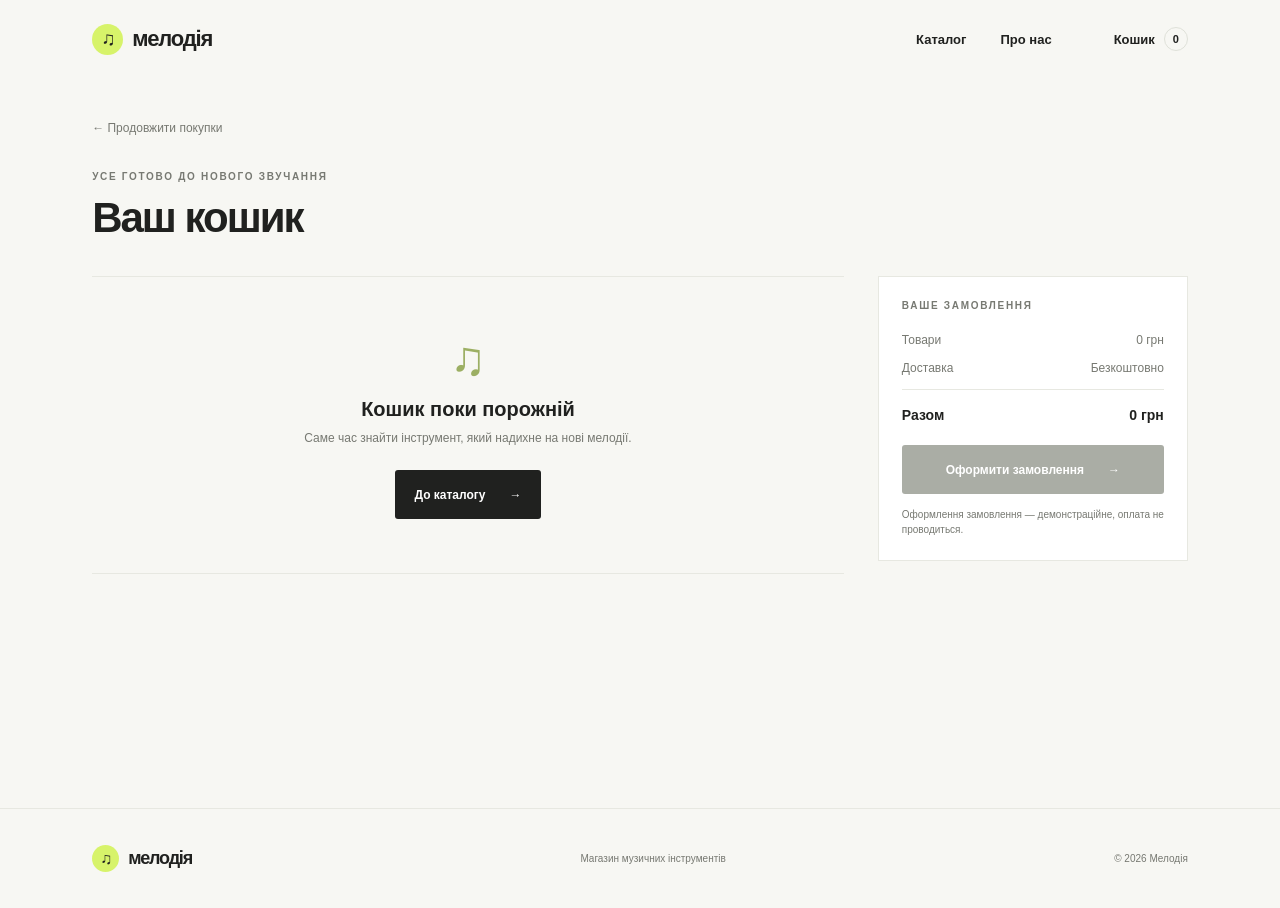
==== cart.html @ 9a783d26 "Translate project to Ukrainian and implement music store features - Updated README.md to reflect pro" ====
<!DOCTYPE html>
<html lang="uk">
<head>
    <meta charset="UTF-8">
    <meta name="viewport" content="width=device-width, initial-scale=1.0">
    <meta name="description" content="Ваш кошик у магазині музичних інструментів Мелодія.">
    <title>Кошик — Мелодія</title>
    <link rel="stylesheet" href="style.CSS">
    <script src="script.js" defer></script>
</head>
<body>
    <header class="site-header">
        <a class="brand" href="index.html" aria-label="Мелодія — на головну">
            <span class="brand-mark" aria-hidden="true">♫</span>
            <span>мелодія</span>
        </a>
        <nav class="main-nav" aria-label="Головна навігація">
            <a href="index.html#catalog">Каталог</a>
            <a href="index.html#about">Про нас</a>
        </nav>
        <a class="cart-link is-current" href="cart.html" aria-current="page">
            Кошик <span class="cart-count" data-cart-count>0</span>
        </a>
    </header>

    <main class="cart-page section-wrap">
        <a class="back-link" href="index.html#catalog">← Продовжити покупки</a>
        <div class="section-heading cart-heading">
            <div>
                <p class="eyebrow">Усе готово до нового звучання</p>
                <h1>Ваш кошик</h1>
            </div>
        </div>
        <p class="status-message" id="cart-status" role="status" hidden></p>
        <div class="cart-layout">
            <div class="cart-items" id="cart-items" aria-live="polite"></div>
            <aside class="cart-summary" id="cart-summary">
                <p class="eyebrow">Ваше замовлення</p>
                <div class="summary-row"><span>Товари</span><span id="cart-subtotal">0 ₴</span></div>
                <div class="summary-row"><span>Доставка</span><span>Безкоштовно</span></div>
                <div class="summary-total"><span>Разом</span><span id="cart-total">0 ₴</span></div>
                <button class="button button-dark checkout-button" id="checkout-button" type="button">Оформити замовлення <span aria-hidden="true">→</span></button>
                <p class="summary-note">Оформлення замовлення — демонстраційне, оплата не проводиться.</p>
            </aside>
        </div>
    </main>

    <footer class="site-footer">
        <a class="brand brand-footer" href="index.html"><span class="brand-mark" aria-hidden="true">♫</span><span>мелодія</span></a>
        <p>Магазин музичних інструментів</p>
        <span>© 2026 Мелодія</span>
    </footer>
</body>
</html>
---- style.CSS ----
:root {
    color-scheme: light;
    --ink: #20211f;
    --muted: #777972;
    --paper: #f7f7f3;
    --white: #fff;
    --accent: #d7f36a;
    --line: #e7e8e1;
    --dark-green: #25372f;
    font-family: Arial, sans-serif;
    font-synthesis: none;
    text-rendering: optimizeLegibility;
}

* { box-sizing: border-box; }

html { scroll-behavior: smooth; }

body {
    margin: 0;
    background: var(--paper);
    color: var(--ink);
}

a { color: inherit; text-decoration: none; }
button, input, select { font: inherit; }
button { color: inherit; }

.site-header {
    height: 78px;
    display: flex;
    align-items: center;
    justify-content: space-between;
    gap: 24px;
    padding: 0 7.2%;
    background: var(--paper);
}

.brand {
    display: inline-flex;
    align-items: center;
    gap: 9px;
    font: 700 22px 'Space Grotesk', sans-serif;
    letter-spacing: -1.2px;
}

.brand-mark {
    display: grid;
    width: 31px;
    height: 31px;
    place-items: center;
    border-radius: 50%;
    background: var(--accent);
    font-size: 19px;
}

.main-nav { display: flex; gap: 34px; margin-left: auto; margin-right: 38px; }
.main-nav a, .cart-link { font-size: 13px; font-weight: 600; }
.main-nav a:hover, .back-link:hover { color: #647d22; }

.cart-link {
    display: inline-flex;
    align-items: center;
    gap: 9px;
}

.cart-count {
    display: grid;
    width: 24px;
    height: 24px;
    place-items: center;
    border: 1px solid #dfe1d9;
    border-radius: 50%;
    font-size: 11px;
}

.hero {
    position: relative;
    min-height: 465px;
    display: flex;
    align-items: center;
    overflow: hidden;
    padding: 64px 10%;
    background: var(--dark-green);
    color: var(--white);
}

.hero-content { position: relative; z-index: 1; width: min(590px, 70%); }
.eyebrow { margin: 0 0 14px; color: var(--muted); font-size: 10px; font-weight: 700; letter-spacing: 1.7px; text-transform: uppercase; }
.hero .eyebrow { color: var(--accent); }

h1, h2, h3, p { margin-top: 0; }
.hero h1, .section-heading h2, .cart-heading h1, .about h2 {
    font-family: 'Space Grotesk', sans-serif;
    letter-spacing: -2px;
}

.hero h1 { margin-bottom: 15px; font-size: clamp(44px, 6vw, 72px); line-height: .99; }
.hero-copy { max-width: 420px; margin-bottom: 28px; color: #d1d7d0; font-size: 14px; line-height: 1.7; }

.button {
    min-height: 49px;
    display: inline-flex;
    align-items: center;
    justify-content: center;
    gap: 24px;
    padding: 0 19px;
    border: 0;
    border-radius: 3px;
    font-size: 12px;
    font-weight: 700;
    cursor: pointer;
    transition: transform .18s ease, background .18s ease;
}

.button:hover { transform: translateY(-2px); }
.button-light { background: var(--accent); color: var(--ink); }
.button-dark { background: var(--ink); color: var(--white); }
.button-dark:hover { background: #39433c; }

.hero-art {
    position: absolute;
    top: 50%;
    right: 12%;
    width: 300px;
    height: 300px;
    display: grid;
    place-items: center;
    transform: translateY(-50%);
}

.hero-orbit {
    position: absolute;
    inset: 14px;
    border: 1px solid rgb(255 255 255 / 24%);
    border-radius: 50%;
}

.hero-orbit::before, .hero-orbit::after {
    position: absolute;
    content: '';
    border: 1px solid rgb(255 255 255 / 18%);
    border-radius: 50%;
}

.hero-orbit::before { inset: 24px; }
.hero-orbit::after { inset: 48px; }
.hero-note { position: relative; z-index: 1; color: var(--accent); font-size: 180px; line-height: 1; transform: rotate(-12deg); }
.hero-caption { position: absolute; right: 9px; bottom: 43px; color: #d0d5cf; font: 600 10px/1.5 'Space Grotesk', sans-serif; letter-spacing: 2px; }
.hero-index { position: absolute; right: 7.2%; bottom: 27px; color: #b7c0b9; font-size: 10px; letter-spacing: 1px; }

.section-wrap { width: min(1120px, 85.6%); margin: 0 auto; }
.catalog { padding-top: 85px; padding-bottom: 95px; }
.section-heading { display: flex; align-items: end; justify-content: space-between; gap: 24px; }
.section-heading h2, .cart-heading h1 { margin-bottom: 0; font-size: 42px; line-height: 1.05; }

.search-box {
    width: min(280px, 100%);
    height: 43px;
    display: flex;
    align-items: center;
    gap: 10px;
    padding: 0 13px;
    border: 1px solid var(--line);
    border-radius: 3px;
    background: var(--white);
    color: var(--muted);
}

.search-box input { width: 100%; border: 0; outline: 0; background: transparent; font-size: 12px; }
.search-box input::placeholder { color: #a0a29b; }
.search-box > span:last-child { font-size: 23px; }

.catalog-toolbar { display: flex; align-items: center; justify-content: space-between; gap: 20px; margin: 31px 0 24px; }
.category-filters { display: flex; flex-wrap: wrap; gap: 8px; }
.filter-chip { min-height: 34px; padding: 0 13px; border: 1px solid var(--line); border-radius: 20px; background: transparent; color: #62645e; font-size: 11px; cursor: pointer; }
.filter-chip:hover { border-color: #b5c77a; }
.filter-chip.is-active { border-color: var(--ink); background: var(--ink); color: var(--white); }
.sort-control { display: flex; align-items: center; gap: 9px; color: var(--muted); font-size: 11px; white-space: nowrap; }
.sort-control select { padding: 7px 22px 7px 8px; border: 1px solid var(--line); border-radius: 3px; background: var(--white); color: var(--ink); font-size: 11px; }

.product-grid { display: grid; grid-template-columns: repeat(4, minmax(0, 1fr)); gap: 18px; }
.product-card { overflow: hidden; border: 1px solid var(--line); background: var(--white); transition: transform .2s ease, box-shadow .2s ease; }
.product-card:hover { transform: translateY(-3px); box-shadow: 0 12px 30px rgb(30 34 27 / 8%); }
.product-art { position: relative; height: 185px; display: grid; place-items: center; overflow: hidden; background: #eeefe7; }
.product-card:nth-child(4n + 2) .product-art { background: #e9eee9; }
.product-card:nth-child(4n + 3) .product-art { background: #f1ede4; }
.product-card:nth-child(4n) .product-art { background: #e8ebef; }
.product-icon { font-size: 79px; filter: drop-shadow(0 10px 10px rgb(35 40 33 / 12%)); transition: transform .2s ease; }
.product-card:hover .product-icon { transform: scale(1.08) rotate(-3deg); }
.product-category { color: #85877f; font-size: 9px; font-weight: 700; letter-spacing: 1px; text-transform: uppercase; }
.product-art .product-category { position: absolute; top: 13px; left: 14px; }
.product-info { padding: 16px 15px 14px; }
.product-info h3 { min-height: 40px; margin-bottom: 6px; font: 600 14px 'Space Grotesk', sans-serif; }
.product-info > p { min-height: 54px; margin-bottom: 15px; color: var(--muted); font-size: 10px; line-height: 1.55; }
.product-bottom { display: flex; align-items: center; justify-content: space-between; }
.product-bottom strong { font: 700 15px 'Space Grotesk', sans-serif; }
.add-button { width: 34px; height: 34px; border: 0; border-radius: 50%; background: var(--accent); font-size: 21px; cursor: pointer; transition: background .2s ease, transform .2s ease; }
.add-button:hover { transform: rotate(90deg); background: #c8e64e; }

.status-message { margin: 15px 0; color: #49621a; font-size: 13px; line-height: 1.6; }
.status-message.is-error { color: #a33b2f; }
.status-message[hidden] { display: none; }
.visually-hidden { position: absolute; width: 1px; height: 1px; overflow: hidden; clip: rect(0, 0, 0, 0); white-space: nowrap; clip-path: inset(50%); }

.about { padding: 62px 7%; margin-bottom: 85px; background: #ecefe5; text-align: center; }
.about .eyebrow { color: #647d22; }
.about h2 { margin-bottom: 15px; font-size: clamp(31px, 4vw, 44px); line-height: 1.1; }
.about > p:last-child { max-width: 430px; margin: 0 auto; color: var(--muted); font-size: 13px; line-height: 1.7; }

.cart-page { min-height: calc(100vh - 170px); padding-top: 40px; padding-bottom: 80px; }
.back-link { display: inline-block; margin-bottom: 36px; color: var(--muted); font-size: 12px; }
.cart-heading { margin-bottom: 36px; }
.cart-layout { display: grid; grid-template-columns: minmax(0, 1fr) 310px; align-items: start; gap: 34px; }
.cart-items { border-top: 1px solid var(--line); }
.cart-item { display: grid; grid-template-columns: 90px minmax(120px, 1fr) auto auto; align-items: center; gap: 18px; padding: 18px 0; border-bottom: 1px solid var(--line); }
.cart-item-art { width: 90px; height: 90px; display: grid; place-items: center; background: #ecefe5; font-size: 43px; }
.cart-item-details h2 { margin: 7px 0; font: 600 15px 'Space Grotesk', sans-serif; }
.cart-item-details strong { font-size: 12px; }
.quantity-control { display: flex; align-items: center; gap: 11px; }
.quantity-control button { width: 28px; height: 28px; border: 1px solid var(--line); border-radius: 50%; background: var(--white); cursor: pointer; }
.quantity-control span { min-width: 14px; text-align: center; font-size: 12px; }
.remove-button { padding: 0; border: 0; background: transparent; color: var(--muted); font-size: 10px; cursor: pointer; }
.remove-button:hover { color: #a33b2f; }
.cart-summary { padding: 23px; border: 1px solid var(--line); background: var(--white); }
.cart-summary .eyebrow { margin-bottom: 22px; }
.summary-row, .summary-total { display: flex; justify-content: space-between; gap: 12px; font-size: 12px; }
.summary-row { margin-bottom: 14px; color: var(--muted); }
.summary-total { padding: 17px 0; border-top: 1px solid var(--line); font-size: 14px; font-weight: 700; }
.checkout-button { width: 100%; margin-top: 5px; }
.checkout-button:disabled { background: #aaada5; cursor: not-allowed; transform: none; }
.summary-note { margin: 13px 0 0; color: var(--muted); font-size: 10px; line-height: 1.5; }
.empty-cart { padding: 54px 20px; border-bottom: 1px solid var(--line); text-align: center; }
.empty-cart > span { color: #9caf63; font-size: 48px; }
.empty-cart h2 { margin: 12px 0 8px; font: 600 20px 'Space Grotesk', sans-serif; }
.empty-cart p { margin-bottom: 22px; color: var(--muted); font-size: 12px; line-height: 1.6; }

.site-footer { min-height: 100px; display: flex; align-items: center; justify-content: space-between; gap: 20px; padding: 20px 7.2%; border-top: 1px solid var(--line); }
.brand-footer { font-size: 18px; }
.brand-footer .brand-mark { width: 27px; height: 27px; font-size: 16px; }
.site-footer p, .site-footer > span { margin: 0; color: var(--muted); font-size: 10px; }

@media (max-width: 900px) {
    .product-grid { grid-template-columns: repeat(2, minmax(0, 1fr)); }
    .hero-art { right: 5%; opacity: .7; }
    .cart-layout { grid-template-columns: minmax(0, 1fr) 270px; gap: 20px; }
    .cart-item { grid-template-columns: 74px minmax(100px, 1fr) auto; gap: 13px; }
    .cart-item-art { width: 74px; height: 74px; }
    .remove-button { grid-column: 2 / -1; justify-self: end; }
}

@media (max-width: 600px) {
    .site-header { height: 66px; padding: 0 5%; }
    .brand { font-size: 19px; }
    .main-nav { gap: 16px; margin-right: 0; }
    .main-nav a { font-size: 11px; }
    .cart-link { font-size: 11px; }
    .hero { min-height: 460px; padding: 54px 7%; }
    .hero-content { width: 100%; }
    .hero h1 { font-size: 52px; }
    .hero-art { right: -100px; bottom: -72px; top: auto; width: 255px; height: 255px; opacity: .38; transform: none; }
    .hero-note { font-size: 145px; }
    .hero-index { right: 7%; }
    .section-wrap { width: 90%; }
    .catalog { padding-top: 62px; padding-bottom: 65px; }
    .section-heading { align-items: start; flex-direction: column; }
    .section-heading h2, .cart-heading h1 { font-size: 36px; }
    .search-box { width: 100%; }
    .catalog-toolbar { align-items: start; flex-direction: column; }
    .sort-control { align-self: flex-end; }
    .product-grid { gap: 11px; }
    .product-art { height: 145px; }
    .product-icon { font-size: 60px; }
    .product-info { padding: 13px 11px 11px; }
    .product-info h3 { min-height: 38px; font-size: 12px; }
    .product-info > p { min-height: 78px; font-size: 9px; }
    .product-bottom strong { font-size: 12px; }
    .add-button { width: 30px; height: 30px; }
    .about { margin-bottom: 60px; padding: 45px 7%; }
    .cart-page { padding-top: 28px; }
    .cart-layout { grid-template-columns: 1fr; }
    .cart-item { grid-template-columns: 64px minmax(0, 1fr) auto; gap: 10px; }
    .cart-item-art { width: 64px; height: 64px; font-size: 34px; }
    .cart-item-details h2 { font-size: 13px; }
    .quantity-control { gap: 6px; }
    .quantity-control button { width: 25px; height: 25px; }
    .remove-button { grid-column: 2 / -1; }
    .site-footer { align-items: flex-start; flex-wrap: wrap; padding: 23px 5%; }
    .site-footer p { order: 1; width: 100%; }
}

@media (prefers-reduced-motion: reduce) {
    *, *::before, *::after { scroll-behavior: auto !important; transition-duration: .01ms !important; }
}
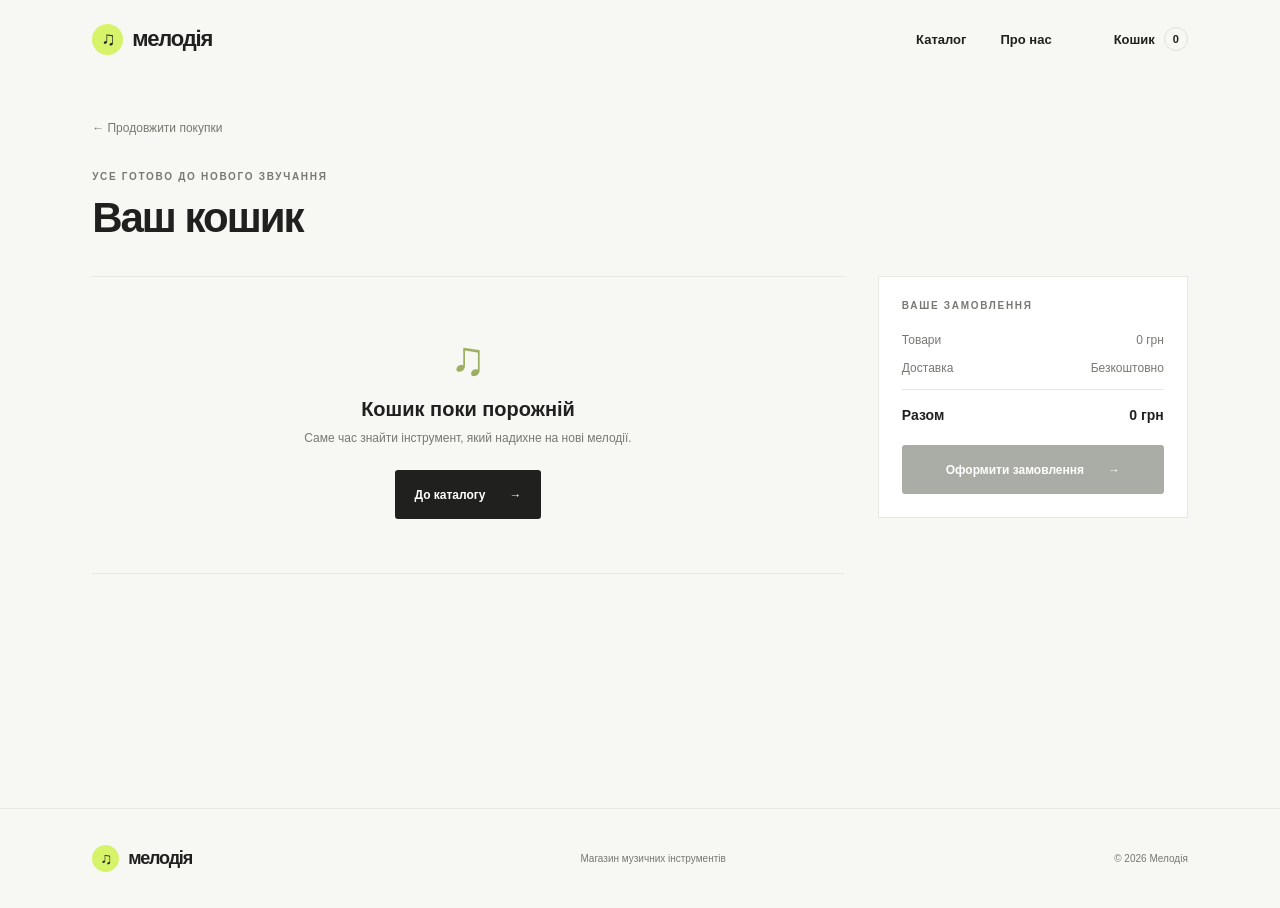
==== commit 801d01bf: "Implement demo checkout process with contact form and success message" ====
--- a/cart.html
+++ b/cart.html
@@ -40,9 +40,37 @@
                 <div class="summary-row"><span>Доставка</span><span>Безкоштовно</span></div>
                 <div class="summary-total"><span>Разом</span><span id="cart-total">0 ₴</span></div>
                 <button class="button button-dark checkout-button" id="checkout-button" type="button">Оформити замовлення <span aria-hidden="true">→</span></button>
-                <p class="summary-note">Оформлення замовлення — демонстраційне, оплата не проводиться.</p>
+                <form class="checkout-form" id="checkout-form" hidden>
+                    <p class="checkout-form-title">Контактні дані для замовлення</p>
+                    <label class="checkout-field">
+                        <span>Ім'я та прізвище</span>
+                        <input name="name" type="text" autocomplete="name" required>
+                    </label>
+                    <label class="checkout-field">
+                        <span>Телефон</span>
+                        <input name="phone" type="tel" autocomplete="tel" placeholder="+380..." required>
+                    </label>
+                    <label class="checkout-field">
+                        <span>Місто</span>
+                        <input name="city" type="text" autocomplete="address-level2" required>
+                    </label>
+                    <label class="checkout-field">
+                        <span>Адреса або номер відділення</span>
+                        <input name="address" type="text" autocomplete="street-address" required>
+                    </label>
+                    <p class="checkout-form-note">Демо-замовлення: дані залишаються у вашому браузері лише до відправлення форми й нікуди не надсилаються. Оплата не проводиться.</p>
+                    <button class="button button-dark checkout-submit" type="submit">Підтвердити замовлення</button>
+                    <button class="checkout-cancel" id="checkout-cancel" type="button">Повернутися до кошика</button>
+                </form>
             </aside>
         </div>
+        <section class="checkout-success" id="checkout-success" role="status" aria-live="polite" hidden>
+            <span class="success-mark" aria-hidden="true">✓</span>
+            <p class="eyebrow">Замовлення оформлено</p>
+            <h2>Дякуємо, <span id="success-name"></span>!</h2>
+            <p id="success-message"></p>
+            <a class="button button-dark" href="index.html#catalog">Повернутися до каталогу <span aria-hidden="true">→</span></a>
+        </section>
     </main>
 
     <footer class="site-footer">
--- a/style.CSS
+++ b/style.CSS
@@ -212,6 +212,7 @@
 .back-link { display: inline-block; margin-bottom: 36px; color: var(--muted); font-size: 12px; }
 .cart-heading { margin-bottom: 36px; }
 .cart-layout { display: grid; grid-template-columns: minmax(0, 1fr) 310px; align-items: start; gap: 34px; }
+.cart-layout[hidden] { display: none; }
 .cart-items { border-top: 1px solid var(--line); }
 .cart-item { display: grid; grid-template-columns: 90px minmax(120px, 1fr) auto auto; align-items: center; gap: 18px; padding: 18px 0; border-bottom: 1px solid var(--line); }
 .cart-item-art { width: 90px; height: 90px; display: grid; place-items: center; background: #ecefe5; font-size: 43px; }
@@ -229,7 +230,23 @@
 .summary-total { padding: 17px 0; border-top: 1px solid var(--line); font-size: 14px; font-weight: 700; }
 .checkout-button { width: 100%; margin-top: 5px; }
 .checkout-button:disabled { background: #aaada5; cursor: not-allowed; transform: none; }
-.summary-note { margin: 13px 0 0; color: var(--muted); font-size: 10px; line-height: 1.5; }
+.checkout-form { margin-top: 22px; padding-top: 20px; border-top: 1px solid var(--line); }
+.checkout-form[hidden], .checkout-success[hidden] { display: none; }
+.checkout-form-title { margin-bottom: 16px; font: 600 14px 'Space Grotesk', sans-serif; }
+.checkout-field { display: block; margin-bottom: 13px; }
+.checkout-field span { display: block; margin-bottom: 6px; color: #555850; font-size: 10px; font-weight: 600; }
+.checkout-field input { width: 100%; min-height: 39px; padding: 8px 10px; border: 1px solid var(--line); border-radius: 3px; background: var(--paper); font-size: 12px; }
+.checkout-field input:focus { border-color: #9caf63; outline: 2px solid rgb(156 175 99 / 22%); }
+.checkout-form-note { margin: 14px 0; color: var(--muted); font-size: 10px; line-height: 1.6; }
+.checkout-submit { width: 100%; }
+.checkout-cancel { display: block; margin: 13px auto 0; padding: 0; border: 0; background: transparent; color: var(--muted); font-size: 10px; cursor: pointer; }
+.checkout-cancel:hover { color: var(--ink); }
+.checkout-success { max-width: 620px; margin: 25px auto 0; padding: 50px 28px; border: 1px solid var(--line); background: var(--white); text-align: center; }
+.success-mark { width: 54px; height: 54px; display: grid; place-items: center; margin: 0 auto 23px; border-radius: 50%; background: var(--accent); font-size: 26px; }
+.checkout-success .eyebrow { color: #647d22; }
+.checkout-success h2 { margin-bottom: 12px; font: 600 27px 'Space Grotesk', sans-serif; letter-spacing: -1px; }
+.checkout-success > p:not(.eyebrow) { color: var(--muted); font-size: 13px; line-height: 1.7; }
+.checkout-success .checkout-form-note { margin: 21px auto; font-size: 10px; }
 .empty-cart { padding: 54px 20px; border-bottom: 1px solid var(--line); text-align: center; }
 .empty-cart > span { color: #9caf63; font-size: 48px; }
 .empty-cart h2 { margin: 12px 0 8px; font: 600 20px 'Space Grotesk', sans-serif; }
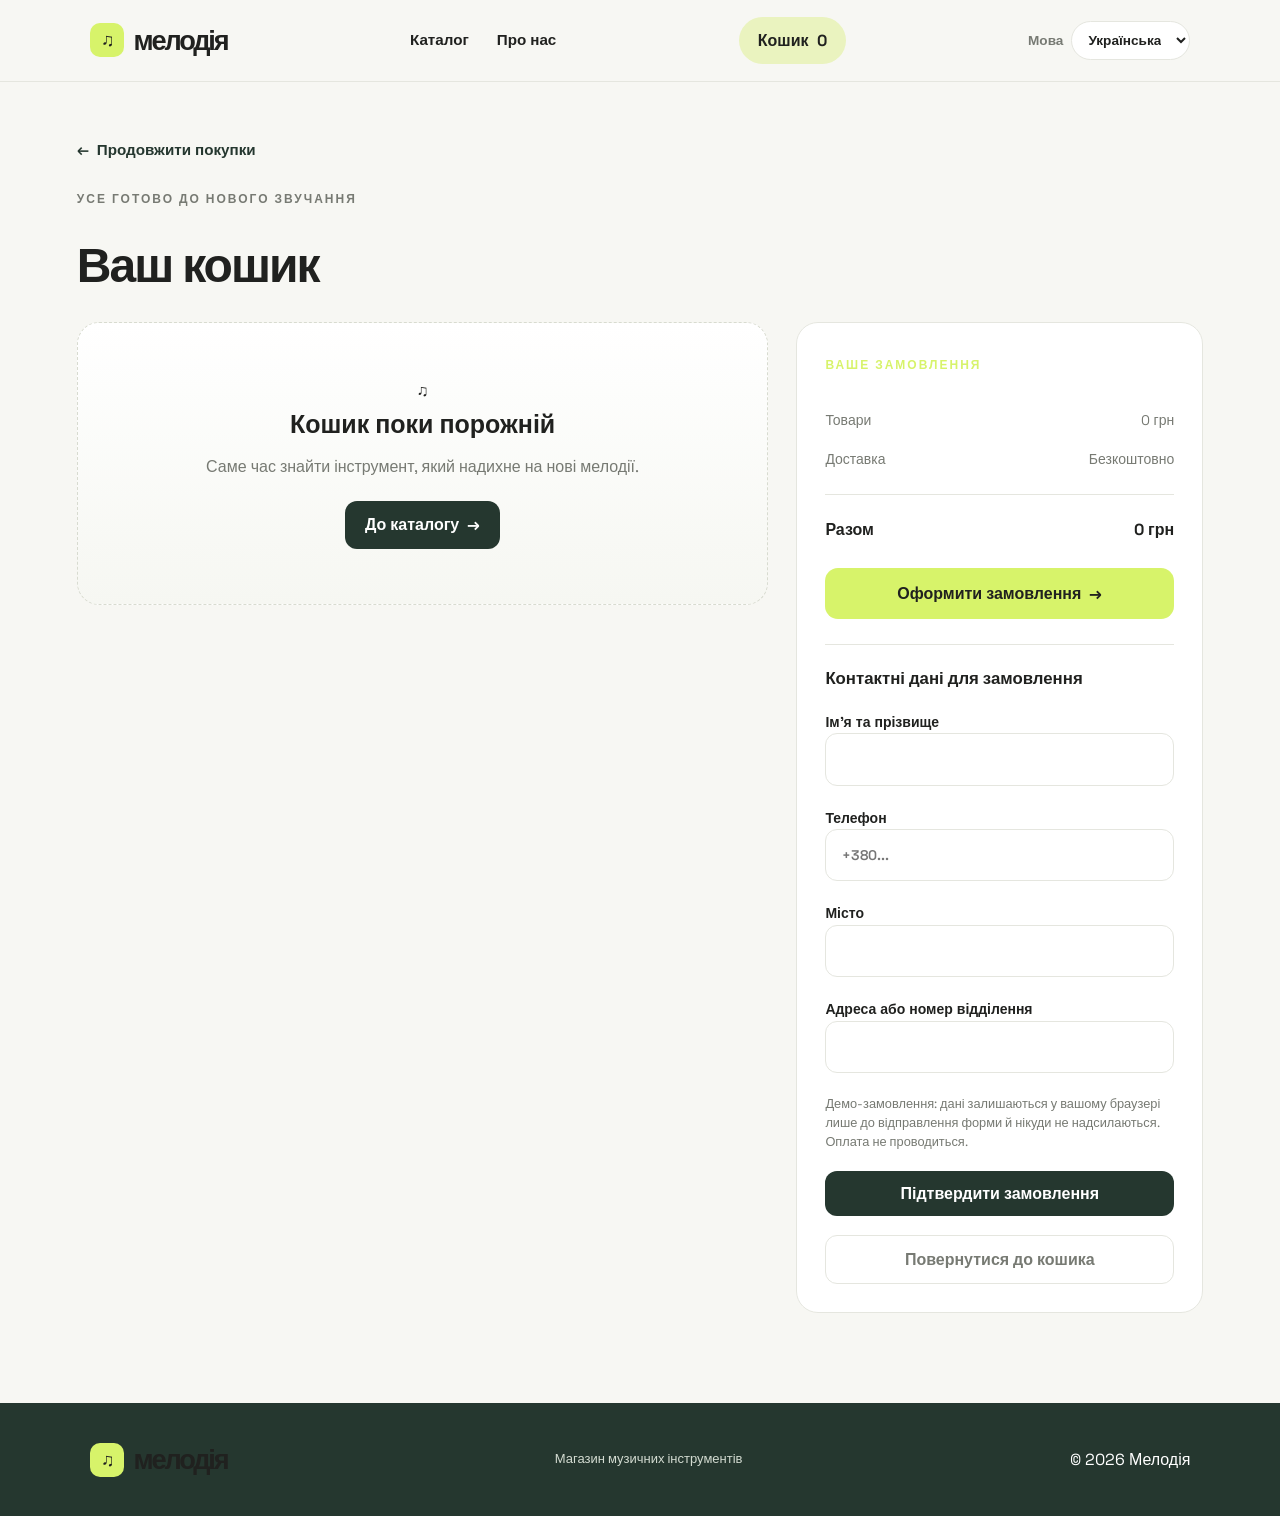
==== commit 2945ed21: "Add language switcher styles and implement translations for multiple languages - Introduced styles f" ====
--- a/cart.html
+++ b/cart.html
@@ -3,79 +3,90 @@
 <head>
     <meta charset="UTF-8">
     <meta name="viewport" content="width=device-width, initial-scale=1.0">
-    <meta name="description" content="Ваш кошик у магазині музичних інструментів Мелодія.">
-    <title>Кошик — Мелодія</title>
+    <meta name="description" content="Ваш кошик у магазині музичних інструментів Мелодія." data-i18n-content="cartMetaDescription">
+    <title data-i18n="cartTitle">Кошик — Мелодія</title>
     <link rel="stylesheet" href="style.CSS">
+    <script src="translations.js" defer></script>
     <script src="script.js" defer></script>
 </head>
 <body>
     <header class="site-header">
-        <a class="brand" href="index.html" aria-label="Мелодія — на головну">
+        <a class="brand" href="index.html" aria-label="Мелодія — на головну" data-i18n-aria-label="homeLink">
             <span class="brand-mark" aria-hidden="true">♫</span>
             <span>мелодія</span>
         </a>
-        <nav class="main-nav" aria-label="Головна навігація">
-            <a href="index.html#catalog">Каталог</a>
-            <a href="index.html#about">Про нас</a>
+        <nav class="main-nav" aria-label="Головна навігація" data-i18n-aria-label="mainNavigation">
+            <a href="index.html#catalog" data-i18n="catalog">Каталог</a>
+            <a href="index.html#about" data-i18n="about">Про нас</a>
         </nav>
         <a class="cart-link is-current" href="cart.html" aria-current="page">
-            Кошик <span class="cart-count" data-cart-count>0</span>
+            <span data-i18n="cart">Кошик</span> <span class="cart-count" data-cart-count>0</span>
         </a>
+        <label class="language-switcher">
+            <span data-i18n="languageLabel">Мова</span>
+            <select data-language-select aria-label="Мова сайту" data-i18n-aria-label="languageLabel">
+                <option value="uk">Українська</option>
+                <option value="en">English</option>
+                <option value="es">Español</option>
+                <option value="zh">中文</option>
+                <option value="hi">हिन्दी</option>
+            </select>
+        </label>
     </header>
 
     <main class="cart-page section-wrap">
-        <a class="back-link" href="index.html#catalog">← Продовжити покупки</a>
+        <a class="back-link" href="index.html#catalog">← <span data-i18n="continueShopping">Продовжити покупки</span></a>
         <div class="section-heading cart-heading">
             <div>
-                <p class="eyebrow">Усе готово до нового звучання</p>
-                <h1>Ваш кошик</h1>
+                <p class="eyebrow" data-i18n="cartEyebrow">Усе готово до нового звучання</p>
+                <h1 data-i18n="yourCart">Ваш кошик</h1>
             </div>
         </div>
         <p class="status-message" id="cart-status" role="status" hidden></p>
         <div class="cart-layout">
             <div class="cart-items" id="cart-items" aria-live="polite"></div>
             <aside class="cart-summary" id="cart-summary">
-                <p class="eyebrow">Ваше замовлення</p>
-                <div class="summary-row"><span>Товари</span><span id="cart-subtotal">0 ₴</span></div>
-                <div class="summary-row"><span>Доставка</span><span>Безкоштовно</span></div>
-                <div class="summary-total"><span>Разом</span><span id="cart-total">0 ₴</span></div>
-                <button class="button button-dark checkout-button" id="checkout-button" type="button">Оформити замовлення <span aria-hidden="true">→</span></button>
+                <p class="eyebrow" data-i18n="yourOrder">Ваше замовлення</p>
+                <div class="summary-row"><span data-i18n="items">Товари</span><span id="cart-subtotal">0 ₴</span></div>
+                <div class="summary-row"><span data-i18n="delivery">Доставка</span><span data-i18n="free">Безкоштовно</span></div>
+                <div class="summary-total"><span data-i18n="total">Разом</span><span id="cart-total">0 ₴</span></div>
+                <button class="button button-dark checkout-button" id="checkout-button" type="button"><span data-i18n="placeOrder">Оформити замовлення</span> <span aria-hidden="true">→</span></button>
                 <form class="checkout-form" id="checkout-form" hidden>
-                    <p class="checkout-form-title">Контактні дані для замовлення</p>
+                    <p class="checkout-form-title" data-i18n="contactDetails">Контактні дані для замовлення</p>
                     <label class="checkout-field">
-                        <span>Ім'я та прізвище</span>
+                        <span data-i18n="fullName">Ім'я та прізвище</span>
                         <input name="name" type="text" autocomplete="name" required>
                     </label>
                     <label class="checkout-field">
-                        <span>Телефон</span>
+                        <span data-i18n="phone">Телефон</span>
                         <input name="phone" type="tel" autocomplete="tel" placeholder="+380..." required>
                     </label>
                     <label class="checkout-field">
-                        <span>Місто</span>
+                        <span data-i18n="city">Місто</span>
                         <input name="city" type="text" autocomplete="address-level2" required>
                     </label>
                     <label class="checkout-field">
-                        <span>Адреса або номер відділення</span>
+                        <span data-i18n="address">Адреса або номер відділення</span>
                         <input name="address" type="text" autocomplete="street-address" required>
                     </label>
-                    <p class="checkout-form-note">Демо-замовлення: дані залишаються у вашому браузері лише до відправлення форми й нікуди не надсилаються. Оплата не проводиться.</p>
-                    <button class="button button-dark checkout-submit" type="submit">Підтвердити замовлення</button>
-                    <button class="checkout-cancel" id="checkout-cancel" type="button">Повернутися до кошика</button>
+                    <p class="checkout-form-note" data-i18n="demoNote">Демо-замовлення: дані залишаються у вашому браузері лише до відправлення форми й нікуди не надсилаються. Оплата не проводиться.</p>
+                    <button class="button button-dark checkout-submit" type="submit" data-i18n="confirmOrder">Підтвердити замовлення</button>
+                    <button class="checkout-cancel" id="checkout-cancel" type="button" data-i18n="returnToCart">Повернутися до кошика</button>
                 </form>
             </aside>
         </div>
         <section class="checkout-success" id="checkout-success" role="status" aria-live="polite" hidden>
             <span class="success-mark" aria-hidden="true">✓</span>
-            <p class="eyebrow">Замовлення оформлено</p>
-            <h2>Дякуємо, <span id="success-name"></span>!</h2>
+            <p class="eyebrow" data-i18n="orderComplete">Замовлення оформлено</p>
+            <h2><span data-i18n="thankYou">Дякуємо</span>, <span id="success-name"></span>!</h2>
             <p id="success-message"></p>
-            <a class="button button-dark" href="index.html#catalog">Повернутися до каталогу <span aria-hidden="true">→</span></a>
+            <a class="button button-dark" href="index.html#catalog"><span data-i18n="returnToCatalog">Повернутися до каталогу</span> <span aria-hidden="true">→</span></a>
         </section>
     </main>
 
     <footer class="site-footer">
         <a class="brand brand-footer" href="index.html"><span class="brand-mark" aria-hidden="true">♫</span><span>мелодія</span></a>
-        <p>Магазин музичних інструментів</p>
+        <p data-i18n="footerDescription">Магазин музичних інструментів</p>
         <span>© 2026 Мелодія</span>
     </footer>
 </body>
--- a/style.CSS
+++ b/style.CSS
@@ -1,311 +1,1371 @@
+﻿
+@import url('https://fonts.googleapis.com/css2?family=Space+Grotesk:wght@400;500;600;700&display=swap');
+
+/* ========================================
+   1. ОСНОВНІ НАЛАШТУВАННЯ
+======================================== */
+
 :root {
-    color-scheme: light;
-    --ink: #20211f;
-    --muted: #777972;
-    --paper: #f7f7f3;
-    --white: #fff;
-    --accent: #d7f36a;
-    --line: #e7e8e1;
-    --dark-green: #25372f;
-    font-family: Arial, sans-serif;
-    font-synthesis: none;
-    text-rendering: optimizeLegibility;
-}
-
-* { box-sizing: border-box; }
-
-html { scroll-behavior: smooth; }
+    --bg: #f7f7f3;
+    --white: #ffffff;
+    --dark: #20211f;
+    --green: #25372f;
+    --green-light: #3c5748;
+    --lime: #d7f36a;
+    --lime-hover: #c7e557;
+    --gray: #777a73;
+    --border: #e5e6df;
+    --danger: #c0392b;
+    --radius: 18px;
+    --shadow: 0 12px 35px rgba(32, 33, 31, 0.07);
+}
+
+* {
+    margin: 0;
+    padding: 0;
+    box-sizing: border-box;
+}
+
+html {
+    scroll-behavior: smooth;
+    scroll-padding-top: 30px;
+}
 
 body {
-    margin: 0;
-    background: var(--paper);
-    color: var(--ink);
-}
-
-a { color: inherit; text-decoration: none; }
-button, input, select { font: inherit; }
-button { color: inherit; }
-
+    font-family: 'Space Grotesk', Arial, sans-serif;
+    background: var(--bg);
+    color: var(--dark);
+    line-height: 1.6;
+}
+
+body,
+button,
+input,
+select,
+textarea {
+    font-family: 'Space Grotesk', Arial, sans-serif;
+}
+
+button,
+input,
+select,
+textarea {
+    font-size: inherit;
+}
+
+button {
+    cursor: pointer;
+}
+
+img {
+    display: block;
+    max-width: 100%;
+}
+
+a {
+    color: inherit;
+    text-decoration: none;
+}
+
+button,
+input,
+select,
+textarea {
+    -webkit-tap-highlight-color: transparent;
+}
+
+::selection {
+    background: var(--lime);
+    color: var(--dark);
+}
+
+/* ========================================
+   2. ШАПКА САЙТУ
+======================================== */
+
+header,
 .site-header {
-    height: 78px;
-    display: flex;
-    align-items: center;
+    min-height: 82px;
+    padding: 16px 7%;
+    display: flex;
     justify-content: space-between;
-    gap: 24px;
-    padding: 0 7.2%;
-    background: var(--paper);
+    align-items: center;
+    gap: 25px;
+    background: var(--bg);
+    border-bottom: 1px solid var(--border);
+}
+
+.logo,
+.logo a {
+    font-size: 28px;
+    font-weight: 700;
+    letter-spacing: -1.5px;
+}
+
+.logo span {
+    color: #758d35;
+}
+
+nav {
+    display: flex;
+    align-items: center;
+    gap: 28px;
+}
+
+nav a {
+    font-size: 14px;
+    font-weight: 600;
+    transition: color 0.2s ease;
+}
+
+nav a:hover {
+    color: #718447;
+}
+
+.cart-link,
+.cart-button {
+    display: inline-flex;
+    align-items: center;
+    justify-content: center;
+    gap: 8px;
+    padding: 11px 19px;
+    border: none;
+    border-radius: 30px;
+    background: var(--lime);
+    color: var(--dark);
+    font-weight: 700;
+    transition: background 0.2s ease;
+}
+
+.cart-link:hover,
+.cart-button:hover {
+    background: var(--lime-hover);
 }
 
 .brand {
     display: inline-flex;
     align-items: center;
+    gap: 10px;
+    color: var(--dark);
+    font-size: 1.7rem;
+    font-weight: 700;
+    letter-spacing: -0.08em;
+}
+
+.brand-mark {
+    display: inline-flex;
+    align-items: center;
+    justify-content: center;
+    width: 34px;
+    height: 34px;
+    border-radius: 10px;
+    background: var(--lime);
+    color: var(--dark);
+    font-size: 18px;
+    line-height: 1;
+}
+
+.main-nav {
+    display: flex;
+    align-items: center;
+    gap: 28px;
+}
+
+.main-nav a {
+    color: var(--dark);
+    font-size: 0.95rem;
+    font-weight: 600;
+}
+
+.language-switcher {
+    display: inline-flex;
+    align-items: center;
+    gap: 8px;
+    color: var(--gray);
+    font-size: 0.85rem;
+    font-weight: 600;
+}
+
+.language-switcher select {
+    padding: 9px 12px;
+    border: 1px solid var(--border);
+    border-radius: 20px;
+    background: var(--white);
+    color: var(--dark);
+    font: inherit;
+}
+
+.is-current {
+    background: #eaf3bf;
+}
+
+.button,
+.button-dark {
+    display: inline-flex;
+    align-items: center;
+    justify-content: center;
+    gap: 8px;
+    padding: 14px 20px;
+    border: none;
+    border-radius: 12px;
+    background: var(--green);
+    color: var(--white);
+    font-weight: 700;
+    line-height: 1.2;
+    transition: transform 0.2s ease, background 0.2s ease;
+}
+
+.button:hover,
+.button-dark:hover {
+    background: var(--green-light);
+    transform: translateY(-1px);
+}
+
+/* ========================================
+   3. ГОЛОВНИЙ БАНЕР
+======================================== */
+
+.hero {
+    width: 86%;
+    min-height: 480px;
+    margin: 30px auto 75px;
+    padding: 60px;
+    display: flex;
+    align-items: center;
+    border-radius: 28px;
+    overflow: hidden;
+    background:
+        linear-gradient(
+            90deg,
+            rgba(20, 38, 30, 0.97) 0%,
+            rgba(20, 38, 30, 0.83) 48%,
+            rgba(20, 38, 30, 0.12) 100%
+        ),
+        url("img/hero-guitar.jpg.jpg") center 55% / cover no-repeat;
+    color: var(--white);
+}
+
+.hero-content {
+    max-width: 550px;
+}
+
+.hero-tag,
+.eyebrow {
+    display: inline-block;
+    margin-bottom: 18px;
+    color: var(--lime);
+    font-size: 12px;
+    font-weight: 700;
+    letter-spacing: 2px;
+    text-transform: uppercase;
+}
+
+.hero h1 {
+    margin-bottom: 22px;
+    font-size: clamp(38px, 5vw, 66px);
+    line-height: 1.08;
+    letter-spacing: -2.5px;
+}
+
+.hero p {
+    max-width: 440px;
+    margin-bottom: 30px;
+    color: #e0e5dd;
+    font-size: 16px;
+}
+
+.hero-button,
+.primary-button {
+    display: inline-flex;
+    align-items: center;
+    justify-content: center;
+    padding: 15px 25px;
+    border: none;
+    border-radius: 30px;
+    background: var(--lime);
+    color: var(--dark);
+    font-weight: 700;
+    transition: transform 0.2s ease, background 0.2s ease;
+}
+
+.hero-button:hover,
+.primary-button:hover {
+    background: var(--lime-hover);
+    transform: translateY(-2px);
+}
+
+.about {
+    width: min(86%, 980px);
+    margin: 0 auto 88px;
+    padding: 18px 28px 12px;
+    text-align: center;
+}
+
+.about .eyebrow {
+    display: inline-block;
+    margin-bottom: 16px;
+    color: var(--green);
+    font-size: 12px;
+    letter-spacing: 2px;
+    text-transform: uppercase;
+}
+
+.about h2 {
+    max-width: 760px;
+    margin: 0 auto 18px;
+    font-size: clamp(32px, 4vw, 64px);
+    line-height: 1.08;
+    letter-spacing: -2px;
+}
+
+.about p:not(.eyebrow) {
+    max-width: 720px;
+    margin: 0 auto;
+    color: var(--gray);
+    font-size: clamp(16px, 1.8vw, 20px);
+    line-height: 1.6;
+}
+
+/* ========================================
+   4. ЗАГОЛОВКИ СЕКЦІЙ
+======================================== */
+
+section {
+    scroll-margin-top: 25px;
+}
+
+.section-heading {
+    width: 86%;
+    margin: 0 auto 30px;
+    display: flex;
+    justify-content: space-between;
+    align-items: end;
+    gap: 20px;
+}
+
+.section-heading h2,
+.catalog-title {
+    font-size: clamp(28px, 3.5vw, 42px);
+    line-height: 1.2;
+    letter-spacing: -1.5px;
+}
+
+.section-heading p {
+    margin-top: 8px;
+    color: var(--gray);
+}
+
+/* ========================================
+   5. КАТАЛОГ І ФІЛЬТРИ
+======================================== */
+
+.catalog-section {
+    padding-bottom: 85px;
+}
+
+.catalog-container {
+    width: 86%;
+    margin: 0 auto;
+}
+
+.catalog-toolbar {
+    width: 86%;
+    margin: 0 auto 28px;
+    display: flex;
+    justify-content: space-between;
+    align-items: center;
+    flex-wrap: wrap;
+    gap: 15px;
+}
+
+#category-filters,
+.filters {
+    display: flex;
+    align-items: center;
+    flex-wrap: wrap;
     gap: 9px;
-    font: 700 22px 'Space Grotesk', sans-serif;
-    letter-spacing: -1.2px;
-}
-
-.brand-mark {
+}
+
+.filter-chip,
+.filters button,
+.filter-button {
+    padding: 10px 17px;
+    border: 1px solid var(--border);
+    border-radius: 30px;
+    background: var(--white);
+    color: var(--dark);
+    transition: background 0.2s ease, color 0.2s ease;
+}
+
+.filter-chip:hover,
+.filters button:hover,
+.filter-button:hover {
+    border-color: var(--green);
+}
+
+.filter-chip.is-active,
+.filters button.active,
+.filter-button.active {
+    border-color: var(--green);
+    background: var(--green);
+    color: var(--white);
+}
+
+#product-search,
+.search-input,
+input[type="search"] {
+    width: 230px;
+    max-width: 100%;
+    padding: 12px 17px;
+    border: 1px solid var(--border);
+    border-radius: 30px;
+    background: var(--white);
+    outline: none;
+    transition: border-color 0.2s ease;
+}
+
+.search-box {
+    display: block;
+    width: 230px;
+    max-width: 100%;
+}
+
+#product-search:focus,
+.search-input:focus,
+input[type="search"]:focus {
+    border-color: var(--green);
+}
+
+#product-sort,
+.sort-select,
+select {
+    padding: 12px 15px;
+    border: 1px solid var(--border);
+    border-radius: 30px;
+    background: var(--white);
+    color: var(--dark);
+    outline: none;
+}
+
+#product-sort {
+    appearance: none;
+}
+
+#catalog-status {
+    width: 86%;
+    margin: 0 auto 20px;
+    color: var(--gray);
+    font-size: 14px;
+}
+
+/* ========================================
+   6. СІТКА ТОВАРІВ
+======================================== */
+
+#product-grid,
+.products-grid,
+#products-grid,
+#catalog-grid {
     display: grid;
-    width: 31px;
-    height: 31px;
-    place-items: center;
+    grid-template-columns: repeat(auto-fit, minmax(min(100%, 240px), 240px));
+    justify-content: center;
+    align-items: stretch;
+    gap: 22px;
+    padding: 24px;
+    border: 1px solid var(--border);
+    border-radius: 24px;
+    background: var(--white);
+}
+
+.product-category-row {
+    display: grid;
+    grid-column: 1 / -1;
+    gap: 14px;
+}
+
+.product-category-row > h3 {
+    text-align: center;
+    font-size: 22px;
+    letter-spacing: -0.5px;
+}
+
+.product-category-grid {
+    width: 100%;
+    max-width: 764px;
+    margin: 0 auto;
+    display: grid;
+    grid-template-columns: repeat(auto-fit, minmax(min(100%, 240px), min(100%, 240px)));
+    justify-content: center;
+    align-items: stretch;
+    gap: 22px;
+}
+
+/* ========================================
+   7. КАРТКИ ТОВАРІВ
+======================================== */
+
+.product-card {
+    min-width: 0;
+    display: flex;
+    flex-direction: column;
+    overflow: hidden;
+    border: 1px solid var(--border);
+    border-radius: 20px;
+    background: var(--white);
+    transition: transform 0.25s ease, box-shadow 0.25s ease;
+}
+
+.product-card:hover {
+    transform: translateY(-5px);
+    box-shadow: var(--shadow);
+}
+
+.product-image {
+    position: relative;
+    width: 100%;
+    aspect-ratio: 1;
+    display: flex;
+    align-items: center;
+    justify-content: center;
+    overflow: hidden;
+    background: #f0f1eb;
+}
+
+.favorite-button {
+    position: absolute;
+    z-index: 1;
+    top: 12px;
+    right: 12px;
+    width: 42px;
+    height: 42px;
+    display: inline-flex;
+    align-items: center;
+    justify-content: center;
+    border: 1px solid rgba(32, 33, 31, 0.08);
     border-radius: 50%;
-    background: var(--accent);
-    font-size: 19px;
-}
-
-.main-nav { display: flex; gap: 34px; margin-left: auto; margin-right: 38px; }
-.main-nav a, .cart-link { font-size: 13px; font-weight: 600; }
-.main-nav a:hover, .back-link:hover { color: #647d22; }
-
-.cart-link {
+    background: var(--white);
+    color: var(--dark);
+    font-size: 25px;
+    line-height: 1;
+    transition: color 0.2s ease, transform 0.2s ease, background 0.2s ease;
+}
+
+.favorite-button:hover {
+    transform: scale(1.08);
+}
+
+.favorite-button.is-favorite {
+    background: #fff0ee;
+    color: var(--danger);
+}
+
+.product-image-button {
+    width: 100%;
+    height: 100%;
+    padding: 0;
+    border: 0;
+    background: transparent;
+}
+
+.product-image img {
+    width: 100%;
+    height: 100%;
+    object-fit: cover;
+    mix-blend-mode: multiply;
+    transition: transform 0.3s ease;
+}
+
+.product-card:hover .product-image img {
+    transform: scale(1.05);
+}
+
+.product-icon {
+    font-size: 68px;
+}
+
+.product-info {
+    flex: 1;
+    display: flex;
+    flex-direction: column;
+    padding: 20px;
+}
+
+.product-category {
+    margin-bottom: 8px;
+    color: #718447;
+    font-size: 11px;
+    font-weight: 700;
+    letter-spacing: 1px;
+    text-transform: uppercase;
+}
+
+.product-name {
+    margin-bottom: 9px;
+    font-size: 18px;
+    line-height: 1.35;
+}
+
+.product-description {
+    flex: 1;
+    margin-bottom: 18px;
+    color: var(--gray);
+    font-size: 13px;
+    line-height: 1.6;
+}
+
+.product-bottom {
+    display: flex;
+    flex-direction: column;
+    align-items: stretch;
+    gap: 13px;
+    margin-top: auto;
+}
+
+.product-price {
+    font-size: 23px;
+    font-weight: 700;
+    letter-spacing: -0.5px;
+}
+
+.add-button {
+    width: 100%;
+    padding: 12px 14px;
+    border: none;
+    border-radius: 12px;
+    background: var(--green);
+    color: var(--white);
+    font-weight: 600;
+    transition: background 0.2s ease, transform 0.2s ease;
+}
+
+.add-button:hover {
+    background: var(--green-light);
+    transform: translateY(-2px);
+}
+
+/* ========================================
+   8. СТОРІНКА КОШИКА
+======================================== */
+
+.cart-page {
+    width: min(88%, 1200px);
+    margin: 48px auto 90px;
+}
+
+.back-link {
     display: inline-flex;
     align-items: center;
-    gap: 9px;
-}
-
-.cart-count {
+    gap: 8px;
+    margin-bottom: 20px;
+    color: var(--green);
+    font-size: 0.95rem;
+    font-weight: 600;
+}
+
+.back-link:hover {
+    text-decoration: underline;
+}
+
+.cart-heading {
+    width: 100%;
+    margin: 0 0 18px;
+    display: block;
+}
+
+.cart-heading h1 {
+    margin-bottom: 0;
+    font-size: clamp(34px, 4vw, 52px);
+    letter-spacing: -0.08em;
+}
+
+.cart-section,
+.cart-page {
+    width: 88%;
+    max-width: 1200px;
+    margin: 55px auto 90px;
+}
+
+.cart-section h1,
+.cart-page h1 {
+    margin-bottom: 8px;
+    font-size: clamp(32px, 4vw, 48px);
+    letter-spacing: -2px;
+}
+
+.cart-subtitle {
+    margin-bottom: 35px;
+    color: var(--gray);
+}
+
+.cart-layout {
     display: grid;
-    width: 24px;
-    height: 24px;
-    place-items: center;
-    border: 1px solid #dfe1d9;
+    grid-template-columns: minmax(0, 1.7fr) minmax(280px, 1fr);
+    align-items: start;
+    gap: 28px;
+}
+
+.cart-items {
+    display: flex;
+    flex-direction: column;
+    gap: 16px;
+}
+
+/* Картка товару в кошику */
+
+.cart-item {
+    min-width: 0;
+    display: flex;
+    flex-wrap: wrap;
+    align-items: center;
+    gap: 20px;
+    padding: 20px;
+    border: 1px solid var(--border);
+    border-radius: 20px;
+    background: var(--white);
+    transition: box-shadow 0.2s ease, transform 0.2s ease;
+}
+
+.cart-item:hover {
+    transform: translateY(-2px);
+    box-shadow: var(--shadow);
+}
+
+.cart-item img {
+    width: 115px;
+    height: 115px;
+    flex-shrink: 0;
+    padding: 9px;
+    border-radius: 14px;
+    background: #f0f1eb;
+    object-fit: contain;
+}
+
+.cart-item-details {
+    flex: 1;
+    min-width: 0;
+}
+
+.cart-item-info {
+    flex: 1;
+    min-width: 0;
+}
+
+.cart-item-info h3 {
+    margin-bottom: 5px;
+    font-size: 18px;
+}
+
+.cart-item-info p {
+    color: var(--gray);
+    font-size: 13px;
+}
+
+.cart-item-price {
+    margin-top: 10px;
+    font-size: 21px;
+    font-weight: 700;
+}
+
+.quantity-control {
+    display: flex;
+    align-items: center;
+    flex: 1 0 100%;
+    order: 2;
+    gap: 10px;
+}
+
+.quantity-control button {
+    flex: 1;
+    min-width: 0;
+    height: 40px;
+    border: 0;
+    border-radius: 10px;
+    background: var(--green);
+    color: var(--white);
+    font-size: 18px;
+    transition: background 0.2s ease;
+}
+
+.quantity-control button:hover {
+    background: var(--green-light);
+}
+
+.quantity-control span {
+    min-width: 40px;
+    text-align: center;
+    font-weight: 700;
+}
+
+/* Кількість товару */
+
+.cart-item-actions {
+    display: flex;
+    align-items: center;
+    flex-wrap: wrap;
+    gap: 10px;
+    margin-top: 13px;
+}
+
+.quantity-btn {
+    width: 35px;
+    height: 35px;
+    border: 1px solid var(--border);
+    border-radius: 10px;
+    background: var(--white);
+    color: var(--dark);
+    font-size: 18px;
+    transition: background 0.2s ease;
+}
+
+.quantity-btn:hover {
+    background: var(--lime);
+}
+
+.quantity-value {
+    min-width: 22px;
+    text-align: center;
+    font-weight: 700;
+}
+
+.remove-button {
+    order: 1;
+    padding: 7px 10px;
+    border: none;
+    border-radius: 8px;
+    background: transparent;
+    color: var(--gray);
+    cursor: pointer;
+    transition: color 0.2s ease, background 0.2s ease;
+}
+
+.remove-button:hover {
+    background: #fff0ee;
+    color: var(--danger);
+}
+
+/* ========================================
+   9. ПІДСУМОК ЗАМОВЛЕННЯ
+======================================== */
+
+.cart-summary {
+    position: sticky;
+    top: 25px;
+    padding: 28px;
+    border: 1px solid var(--border);
+    border-radius: 22px;
+    background: var(--white);
+}
+
+.cart-summary h2 {
+    margin-bottom: 24px;
+    font-size: 24px;
+    letter-spacing: -0.5px;
+}
+
+.summary-row {
+    display: flex;
+    justify-content: space-between;
+    align-items: center;
+    gap: 14px;
+    margin: 16px 0;
+    color: var(--gray);
+    font-size: 14px;
+}
+
+.summary-row strong {
+    color: var(--dark);
+}
+
+.summary-total {
+    display: flex;
+    justify-content: space-between;
+    align-items: center;
+    gap: 12px;
+    margin-top: 24px;
+    padding-top: 22px;
+    border-top: 1px solid var(--border);
+    font-weight: 700;
+}
+
+.summary-total strong {
+    font-size: 25px;
+    letter-spacing: -0.5px;
+}
+
+.checkout-button {
+    width: 100%;
+    margin-top: 25px;
+    padding: 16px;
+    border: none;
+    border-radius: 13px;
+    background: var(--lime);
+    color: var(--dark);
+    font-weight: 700;
+    transition: background 0.2s ease, transform 0.2s ease;
+}
+
+.checkout-button:hover {
+    background: var(--lime-hover);
+    transform: translateY(-2px);
+}
+
+.checkout-form {
+    display: grid;
+    gap: 16px;
+    margin-top: 24px;
+    padding-top: 20px;
+    border-top: 1px solid var(--border);
+}
+
+.checkout-form-title {
+    margin-bottom: 4px;
+    font-size: 1.05rem;
+    font-weight: 700;
+}
+
+.checkout-field {
+    display: grid;
+    gap: 8px;
+    font-size: 0.9rem;
+    font-weight: 600;
+    color: var(--dark);
+}
+
+.checkout-field input {
+    width: 100%;
+    padding: 13px 14px;
+    border: 1px solid var(--border);
+    border-radius: 12px;
+    background: #f9faf6;
+    color: var(--dark);
+    font: inherit;
+}
+
+.checkout-field input:focus {
+    border-color: var(--green);
+    outline: none;
+    box-shadow: 0 0 0 4px rgba(37, 55, 47, 0.08);
+}
+
+.checkout-form-note {
+    color: var(--gray);
+    font-size: 0.8rem;
+    line-height: 1.5;
+}
+
+.checkout-submit,
+.checkout-cancel {
+    width: 100%;
+    margin-top: 4px;
+    padding: 13px 16px;
+    border: none;
+    border-radius: 12px;
+    font-weight: 700;
+}
+
+.checkout-submit {
+    background: var(--green);
+    color: var(--white);
+}
+
+.checkout-cancel {
+    background: transparent;
+    color: var(--gray);
+    border: 1px solid var(--border);
+}
+
+.continue-shopping {
+    display: inline-block;
+    margin-top: 20px;
+    color: var(--green);
+    font-size: 14px;
+    font-weight: 600;
+}
+
+.continue-shopping:hover {
+    text-decoration: underline;
+}
+
+/* ========================================
+   10. ПОРОЖНІЙ КОШИК
+======================================== */
+
+.empty-cart {
+    padding: 55px 25px;
+    border: 1px dashed #d8dbd0;
+    border-radius: 22px;
+    background: linear-gradient(180deg, #ffffff 0%, #f6f7f2 100%);
+    text-align: center;
+}
+
+.empty-cart h2 {
+    margin-bottom: 10px;
+    font-size: 25px;
+}
+
+.empty-cart p {
+    margin-bottom: 22px;
+    color: var(--gray);
+}
+
+.checkout-success {
+    width: min(90%, 720px);
+    margin: 32px auto 40px;
+    padding: 40px 30px;
+    border: 1px solid #dfe8c7;
+    border-radius: 24px;
+    background: linear-gradient(180deg, #f8fbef 0%, #f1f5eb 100%);
+    text-align: center;
+}
+
+.success-mark {
+    display: inline-flex;
+    align-items: center;
+    justify-content: center;
+    width: 64px;
+    height: 64px;
+    margin-bottom: 18px;
     border-radius: 50%;
-    font-size: 11px;
-}
-
-.hero {
-    position: relative;
-    min-height: 465px;
-    display: flex;
-    align-items: center;
-    overflow: hidden;
-    padding: 64px 10%;
-    background: var(--dark-green);
+    background: var(--lime);
+    color: var(--dark);
+    font-size: 2rem;
+    font-weight: 700;
+}
+
+.checkout-success h2 {
+    margin-bottom: 12px;
+    font-size: clamp(30px, 4vw, 42px);
+    letter-spacing: -0.06em;
+}
+
+.checkout-success p {
+    margin-bottom: 20px;
+    color: var(--gray);
+}
+
+/* ========================================
+   11. ФОРМА ОФОРМЛЕННЯ
+======================================== */
+
+.checkout-section {
+    width: 88%;
+    max-width: 850px;
+    margin: 45px auto 80px;
+    padding: 30px;
+    border: 1px solid var(--border);
+    border-radius: 22px;
+    background: var(--white);
+}
+
+.checkout-section h2 {
+    margin-bottom: 20px;
+    font-size: 26px;
+}
+
+.checkout-form {
+    display: grid;
+    gap: 15px;
+    margin-top: 25px;
+}
+
+.checkout-form label {
+    display: block;
+    margin-bottom: 6px;
+    font-size: 14px;
+    font-weight: 600;
+}
+
+.checkout-form input,
+.checkout-form textarea,
+.checkout-form select {
+    width: 100%;
+    padding: 14px 16px;
+    border: 1px solid var(--border);
+    border-radius: 12px;
+    background: var(--white);
+    color: var(--dark);
+    outline: none;
+    transition: border-color 0.2s ease;
+}
+
+.checkout-form input:focus,
+.checkout-form textarea:focus,
+.checkout-form select:focus {
+    border-color: var(--green);
+}
+
+.checkout-form textarea {
+    min-height: 100px;
+    resize: vertical;
+}
+
+/* ========================================
+   12. ПОВІДОМЛЕННЯ
+======================================== */
+
+.success-message {
+    padding: 15px 18px;
+    border: 1px solid #d4e8a1;
+    border-radius: 12px;
+    background: #f1f8df;
+    color: #344923;
+}
+
+.error-message {
+    padding: 15px 18px;
+    border: 1px solid #f0c5bf;
+    border-radius: 12px;
+    background: #fff0ee;
+    color: #922b21;
+}
+
+/* ========================================
+   13. ПІДВАЛ САЙТУ
+======================================== */
+
+footer {
+    padding: 35px 7%;
+    display: flex;
+    justify-content: space-between;
+    align-items: center;
+    flex-wrap: wrap;
+    gap: 18px;
+    background: var(--green);
     color: var(--white);
 }
 
-.hero-content { position: relative; z-index: 1; width: min(590px, 70%); }
-.eyebrow { margin: 0 0 14px; color: var(--muted); font-size: 10px; font-weight: 700; letter-spacing: 1.7px; text-transform: uppercase; }
-.hero .eyebrow { color: var(--accent); }
-
-h1, h2, h3, p { margin-top: 0; }
-.hero h1, .section-heading h2, .cart-heading h1, .about h2 {
-    font-family: 'Space Grotesk', sans-serif;
-    letter-spacing: -2px;
-}
-
-.hero h1 { margin-bottom: 15px; font-size: clamp(44px, 6vw, 72px); line-height: .99; }
-.hero-copy { max-width: 420px; margin-bottom: 28px; color: #d1d7d0; font-size: 14px; line-height: 1.7; }
-
-.button {
-    min-height: 49px;
-    display: inline-flex;
-    align-items: center;
-    justify-content: center;
-    gap: 24px;
-    padding: 0 19px;
-    border: 0;
-    border-radius: 3px;
-    font-size: 12px;
-    font-weight: 700;
-    cursor: pointer;
-    transition: transform .18s ease, background .18s ease;
-}
-
-.button:hover { transform: translateY(-2px); }
-.button-light { background: var(--accent); color: var(--ink); }
-.button-dark { background: var(--ink); color: var(--white); }
-.button-dark:hover { background: #39433c; }
-
-.hero-art {
-    position: absolute;
-    top: 50%;
-    right: 12%;
-    width: 300px;
-    height: 300px;
-    display: grid;
-    place-items: center;
-    transform: translateY(-50%);
-}
-
-.hero-orbit {
-    position: absolute;
-    inset: 14px;
-    border: 1px solid rgb(255 255 255 / 24%);
-    border-radius: 50%;
-}
-
-.hero-orbit::before, .hero-orbit::after {
-    position: absolute;
-    content: '';
-    border: 1px solid rgb(255 255 255 / 18%);
-    border-radius: 50%;
-}
-
-.hero-orbit::before { inset: 24px; }
-.hero-orbit::after { inset: 48px; }
-.hero-note { position: relative; z-index: 1; color: var(--accent); font-size: 180px; line-height: 1; transform: rotate(-12deg); }
-.hero-caption { position: absolute; right: 9px; bottom: 43px; color: #d0d5cf; font: 600 10px/1.5 'Space Grotesk', sans-serif; letter-spacing: 2px; }
-.hero-index { position: absolute; right: 7.2%; bottom: 27px; color: #b7c0b9; font-size: 10px; letter-spacing: 1px; }
-
-.section-wrap { width: min(1120px, 85.6%); margin: 0 auto; }
-.catalog { padding-top: 85px; padding-bottom: 95px; }
-.section-heading { display: flex; align-items: end; justify-content: space-between; gap: 24px; }
-.section-heading h2, .cart-heading h1 { margin-bottom: 0; font-size: 42px; line-height: 1.05; }
-
-.search-box {
-    width: min(280px, 100%);
-    height: 43px;
-    display: flex;
-    align-items: center;
-    gap: 10px;
-    padding: 0 13px;
-    border: 1px solid var(--line);
-    border-radius: 3px;
-    background: var(--white);
-    color: var(--muted);
-}
-
-.search-box input { width: 100%; border: 0; outline: 0; background: transparent; font-size: 12px; }
-.search-box input::placeholder { color: #a0a29b; }
-.search-box > span:last-child { font-size: 23px; }
-
-.catalog-toolbar { display: flex; align-items: center; justify-content: space-between; gap: 20px; margin: 31px 0 24px; }
-.category-filters { display: flex; flex-wrap: wrap; gap: 8px; }
-.filter-chip { min-height: 34px; padding: 0 13px; border: 1px solid var(--line); border-radius: 20px; background: transparent; color: #62645e; font-size: 11px; cursor: pointer; }
-.filter-chip:hover { border-color: #b5c77a; }
-.filter-chip.is-active { border-color: var(--ink); background: var(--ink); color: var(--white); }
-.sort-control { display: flex; align-items: center; gap: 9px; color: var(--muted); font-size: 11px; white-space: nowrap; }
-.sort-control select { padding: 7px 22px 7px 8px; border: 1px solid var(--line); border-radius: 3px; background: var(--white); color: var(--ink); font-size: 11px; }
-
-.product-grid { display: grid; grid-template-columns: repeat(4, minmax(0, 1fr)); gap: 18px; }
-.product-card { overflow: hidden; border: 1px solid var(--line); background: var(--white); transition: transform .2s ease, box-shadow .2s ease; }
-.product-card:hover { transform: translateY(-3px); box-shadow: 0 12px 30px rgb(30 34 27 / 8%); }
-.product-art { position: relative; height: 185px; display: grid; place-items: center; overflow: hidden; background: #eeefe7; }
-.product-card:nth-child(4n + 2) .product-art { background: #e9eee9; }
-.product-card:nth-child(4n + 3) .product-art { background: #f1ede4; }
-.product-card:nth-child(4n) .product-art { background: #e8ebef; }
-.product-icon { font-size: 79px; filter: drop-shadow(0 10px 10px rgb(35 40 33 / 12%)); transition: transform .2s ease; }
-.product-card:hover .product-icon { transform: scale(1.08) rotate(-3deg); }
-.product-category { color: #85877f; font-size: 9px; font-weight: 700; letter-spacing: 1px; text-transform: uppercase; }
-.product-art .product-category { position: absolute; top: 13px; left: 14px; }
-.product-info { padding: 16px 15px 14px; }
-.product-info h3 { min-height: 40px; margin-bottom: 6px; font: 600 14px 'Space Grotesk', sans-serif; }
-.product-info > p { min-height: 54px; margin-bottom: 15px; color: var(--muted); font-size: 10px; line-height: 1.55; }
-.product-bottom { display: flex; align-items: center; justify-content: space-between; }
-.product-bottom strong { font: 700 15px 'Space Grotesk', sans-serif; }
-.add-button { width: 34px; height: 34px; border: 0; border-radius: 50%; background: var(--accent); font-size: 21px; cursor: pointer; transition: background .2s ease, transform .2s ease; }
-.add-button:hover { transform: rotate(90deg); background: #c8e64e; }
-
-.status-message { margin: 15px 0; color: #49621a; font-size: 13px; line-height: 1.6; }
-.status-message.is-error { color: #a33b2f; }
-.status-message[hidden] { display: none; }
-.visually-hidden { position: absolute; width: 1px; height: 1px; overflow: hidden; clip: rect(0, 0, 0, 0); white-space: nowrap; clip-path: inset(50%); }
-
-.about { padding: 62px 7%; margin-bottom: 85px; background: #ecefe5; text-align: center; }
-.about .eyebrow { color: #647d22; }
-.about h2 { margin-bottom: 15px; font-size: clamp(31px, 4vw, 44px); line-height: 1.1; }
-.about > p:last-child { max-width: 430px; margin: 0 auto; color: var(--muted); font-size: 13px; line-height: 1.7; }
-
-.cart-page { min-height: calc(100vh - 170px); padding-top: 40px; padding-bottom: 80px; }
-.back-link { display: inline-block; margin-bottom: 36px; color: var(--muted); font-size: 12px; }
-.cart-heading { margin-bottom: 36px; }
-.cart-layout { display: grid; grid-template-columns: minmax(0, 1fr) 310px; align-items: start; gap: 34px; }
-.cart-layout[hidden] { display: none; }
-.cart-items { border-top: 1px solid var(--line); }
-.cart-item { display: grid; grid-template-columns: 90px minmax(120px, 1fr) auto auto; align-items: center; gap: 18px; padding: 18px 0; border-bottom: 1px solid var(--line); }
-.cart-item-art { width: 90px; height: 90px; display: grid; place-items: center; background: #ecefe5; font-size: 43px; }
-.cart-item-details h2 { margin: 7px 0; font: 600 15px 'Space Grotesk', sans-serif; }
-.cart-item-details strong { font-size: 12px; }
-.quantity-control { display: flex; align-items: center; gap: 11px; }
-.quantity-control button { width: 28px; height: 28px; border: 1px solid var(--line); border-radius: 50%; background: var(--white); cursor: pointer; }
-.quantity-control span { min-width: 14px; text-align: center; font-size: 12px; }
-.remove-button { padding: 0; border: 0; background: transparent; color: var(--muted); font-size: 10px; cursor: pointer; }
-.remove-button:hover { color: #a33b2f; }
-.cart-summary { padding: 23px; border: 1px solid var(--line); background: var(--white); }
-.cart-summary .eyebrow { margin-bottom: 22px; }
-.summary-row, .summary-total { display: flex; justify-content: space-between; gap: 12px; font-size: 12px; }
-.summary-row { margin-bottom: 14px; color: var(--muted); }
-.summary-total { padding: 17px 0; border-top: 1px solid var(--line); font-size: 14px; font-weight: 700; }
-.checkout-button { width: 100%; margin-top: 5px; }
-.checkout-button:disabled { background: #aaada5; cursor: not-allowed; transform: none; }
-.checkout-form { margin-top: 22px; padding-top: 20px; border-top: 1px solid var(--line); }
-.checkout-form[hidden], .checkout-success[hidden] { display: none; }
-.checkout-form-title { margin-bottom: 16px; font: 600 14px 'Space Grotesk', sans-serif; }
-.checkout-field { display: block; margin-bottom: 13px; }
-.checkout-field span { display: block; margin-bottom: 6px; color: #555850; font-size: 10px; font-weight: 600; }
-.checkout-field input { width: 100%; min-height: 39px; padding: 8px 10px; border: 1px solid var(--line); border-radius: 3px; background: var(--paper); font-size: 12px; }
-.checkout-field input:focus { border-color: #9caf63; outline: 2px solid rgb(156 175 99 / 22%); }
-.checkout-form-note { margin: 14px 0; color: var(--muted); font-size: 10px; line-height: 1.6; }
-.checkout-submit { width: 100%; }
-.checkout-cancel { display: block; margin: 13px auto 0; padding: 0; border: 0; background: transparent; color: var(--muted); font-size: 10px; cursor: pointer; }
-.checkout-cancel:hover { color: var(--ink); }
-.checkout-success { max-width: 620px; margin: 25px auto 0; padding: 50px 28px; border: 1px solid var(--line); background: var(--white); text-align: center; }
-.success-mark { width: 54px; height: 54px; display: grid; place-items: center; margin: 0 auto 23px; border-radius: 50%; background: var(--accent); font-size: 26px; }
-.checkout-success .eyebrow { color: #647d22; }
-.checkout-success h2 { margin-bottom: 12px; font: 600 27px 'Space Grotesk', sans-serif; letter-spacing: -1px; }
-.checkout-success > p:not(.eyebrow) { color: var(--muted); font-size: 13px; line-height: 1.7; }
-.checkout-success .checkout-form-note { margin: 21px auto; font-size: 10px; }
-.empty-cart { padding: 54px 20px; border-bottom: 1px solid var(--line); text-align: center; }
-.empty-cart > span { color: #9caf63; font-size: 48px; }
-.empty-cart h2 { margin: 12px 0 8px; font: 600 20px 'Space Grotesk', sans-serif; }
-.empty-cart p { margin-bottom: 22px; color: var(--muted); font-size: 12px; line-height: 1.6; }
-
-.site-footer { min-height: 100px; display: flex; align-items: center; justify-content: space-between; gap: 20px; padding: 20px 7.2%; border-top: 1px solid var(--line); }
-.brand-footer { font-size: 18px; }
-.brand-footer .brand-mark { width: 27px; height: 27px; font-size: 16px; }
-.site-footer p, .site-footer > span { margin: 0; color: var(--muted); font-size: 10px; }
-
-@media (max-width: 900px) {
-    .product-grid { grid-template-columns: repeat(2, minmax(0, 1fr)); }
-    .hero-art { right: 5%; opacity: .7; }
-    .cart-layout { grid-template-columns: minmax(0, 1fr) 270px; gap: 20px; }
-    .cart-item { grid-template-columns: 74px minmax(100px, 1fr) auto; gap: 13px; }
-    .cart-item-art { width: 74px; height: 74px; }
-    .remove-button { grid-column: 2 / -1; justify-self: end; }
-}
-
-@media (max-width: 600px) {
-    .site-header { height: 66px; padding: 0 5%; }
-    .brand { font-size: 19px; }
-    .main-nav { gap: 16px; margin-right: 0; }
-    .main-nav a { font-size: 11px; }
-    .cart-link { font-size: 11px; }
-    .hero { min-height: 460px; padding: 54px 7%; }
-    .hero-content { width: 100%; }
-    .hero h1 { font-size: 52px; }
-    .hero-art { right: -100px; bottom: -72px; top: auto; width: 255px; height: 255px; opacity: .38; transform: none; }
-    .hero-note { font-size: 145px; }
-    .hero-index { right: 7%; }
-    .section-wrap { width: 90%; }
-    .catalog { padding-top: 62px; padding-bottom: 65px; }
-    .section-heading { align-items: start; flex-direction: column; }
-    .section-heading h2, .cart-heading h1 { font-size: 36px; }
-    .search-box { width: 100%; }
-    .catalog-toolbar { align-items: start; flex-direction: column; }
-    .sort-control { align-self: flex-end; }
-    .product-grid { gap: 11px; }
-    .product-art { height: 145px; }
-    .product-icon { font-size: 60px; }
-    .product-info { padding: 13px 11px 11px; }
-    .product-info h3 { min-height: 38px; font-size: 12px; }
-    .product-info > p { min-height: 78px; font-size: 9px; }
-    .product-bottom strong { font-size: 12px; }
-    .add-button { width: 30px; height: 30px; }
-    .about { margin-bottom: 60px; padding: 45px 7%; }
-    .cart-page { padding-top: 28px; }
-    .cart-layout { grid-template-columns: 1fr; }
-    .cart-item { grid-template-columns: 64px minmax(0, 1fr) auto; gap: 10px; }
-    .cart-item-art { width: 64px; height: 64px; font-size: 34px; }
-    .cart-item-details h2 { font-size: 13px; }
-    .quantity-control { gap: 6px; }
-    .quantity-control button { width: 25px; height: 25px; }
-    .remove-button { grid-column: 2 / -1; }
-    .site-footer { align-items: flex-start; flex-wrap: wrap; padding: 23px 5%; }
-    .site-footer p { order: 1; width: 100%; }
+footer p {
+    color: #d3dbd1;
+    font-size: 13px;
+}
+
+footer a:hover {
+    color: var(--lime);
+}
+
+/* ========================================
+   14. АНІМАЦІЇ ТА ФОКУС
+======================================== */
+
+button:focus-visible,
+a:focus-visible,
+input:focus-visible,
+select:focus-visible,
+textarea:focus-visible {
+    outline: 3px solid #a6c74b;
+    outline-offset: 3px;
 }
 
 @media (prefers-reduced-motion: reduce) {
-    *, *::before, *::after { scroll-behavior: auto !important; transition-duration: .01ms !important; }
-}
+    *,
+    *::before,
+    *::after {
+        scroll-behavior: auto !important;
+        animation-duration: 0.01ms !important;
+        transition-duration: 0.01ms !important;
+    }
+}
+
+/* ========================================
+   15. ПЛАНШЕТИ
+======================================== */
+
+@media (max-width: 1050px) {
+    .hero {
+        padding: 45px;
+    }
+
+    .cart-layout {
+        grid-template-columns: minmax(0, 1.3fr) minmax(260px, 1fr);
+        gap: 18px;
+    }
+
+    .cart-summary {
+        padding: 22px;
+    }
+}
+
+/* ========================================
+   16. МОБІЛЬНІ ПРИСТРОЇ
+======================================== */
+
+@media (max-width: 760px) {
+    header,
+    .site-header {
+        padding: 18px 5%;
+        flex-wrap: wrap;
+    }
+
+    nav {
+        flex-wrap: wrap;
+        gap: 15px;
+    }
+
+    .hero {
+        width: 90%;
+        min-height: 410px;
+        margin: 20px auto 50px;
+        padding: 30px;
+        background-position: center;
+    }
+
+    .section-heading,
+    .catalog-container {
+        width: 90%;
+    }
+
+    .section-heading {
+        align-items: flex-start;
+        flex-direction: column;
+    }
+
+    .search-box {
+        width: 100%;
+    }
+
+    .catalog-toolbar {
+        width: 90%;
+        align-items: stretch;
+        flex-direction: column;
+    }
+
+    #catalog-status {
+        width: 90%;
+    }
+
+    #product-search,
+    .search-input,
+    input[type="search"] {
+        width: 100%;
+    }
+
+    #product-sort,
+    .sort-select {
+        width: 100%;
+    }
+
+    #product-grid,
+    .products-grid,
+    #products-grid,
+    #catalog-grid {
+        gap: 14px;
+        padding: 16px;
+    }
+
+    .product-category-grid {
+        gap: 14px;
+    }
+
+    .product-info {
+        padding: 14px;
+    }
+
+    .product-name {
+        font-size: 16px;
+    }
+
+    .product-price {
+        font-size: 19px;
+    }
+
+    .cart-section {
+        width: 90%;
+        margin-top: 35px;
+    }
+
+    .cart-layout {
+        grid-template-columns: 1fr;
+    }
+
+    .cart-summary {
+        position: static;
+    }
+
+    .checkout-section {
+        width: 90%;
+        padding: 22px;
+    }
+}
+
+/* ========================================
+   17. МАЛЕНЬКІ ЕКРАНИ
+======================================== */
+
+@media (max-width: 480px) {
+    .logo,
+    .logo a {
+        font-size: 24px;
+    }
+
+    nav {
+        width: 100%;
+        gap: 12px;
+    }
+
+    nav a {
+        font-size: 13px;
+    }
+
+    .hero {
+        min-height: 380px;
+        padding: 24px;
+        border-radius: 20px;
+    }
+
+    .hero h1 {
+        font-size: 38px;
+        letter-spacing: -1.5px;
+    }
+
+    .hero p {
+        font-size: 14px;
+    }
+
+    #product-grid,
+    .products-grid,
+    #products-grid,
+    #catalog-grid {
+        padding: 12px;
+    }
+
+    .cart-item {
+        align-items: flex-start;
+        gap: 12px;
+        padding: 13px;
+    }
+
+    .cart-item img {
+        width: 85px;
+        height: 85px;
+    }
+
+    .cart-item-info h3 {
+        font-size: 15px;
+    }
+
+    .cart-item-price {
+        font-size: 17px;
+    }
+
+    .cart-item-actions {
+        gap: 7px;
+    }
+
+    .cart-summary {
+        padding: 20px;
+    }
+
+    .summary-total strong {
+        font-size: 21px;
+    }
+
+    .checkout-section {
+        padding: 18px;
+    }
+
+    footer {
+        padding: 28px 5%;
+        flex-direction: column;
+        align-items: flex-start;
+    }
+}
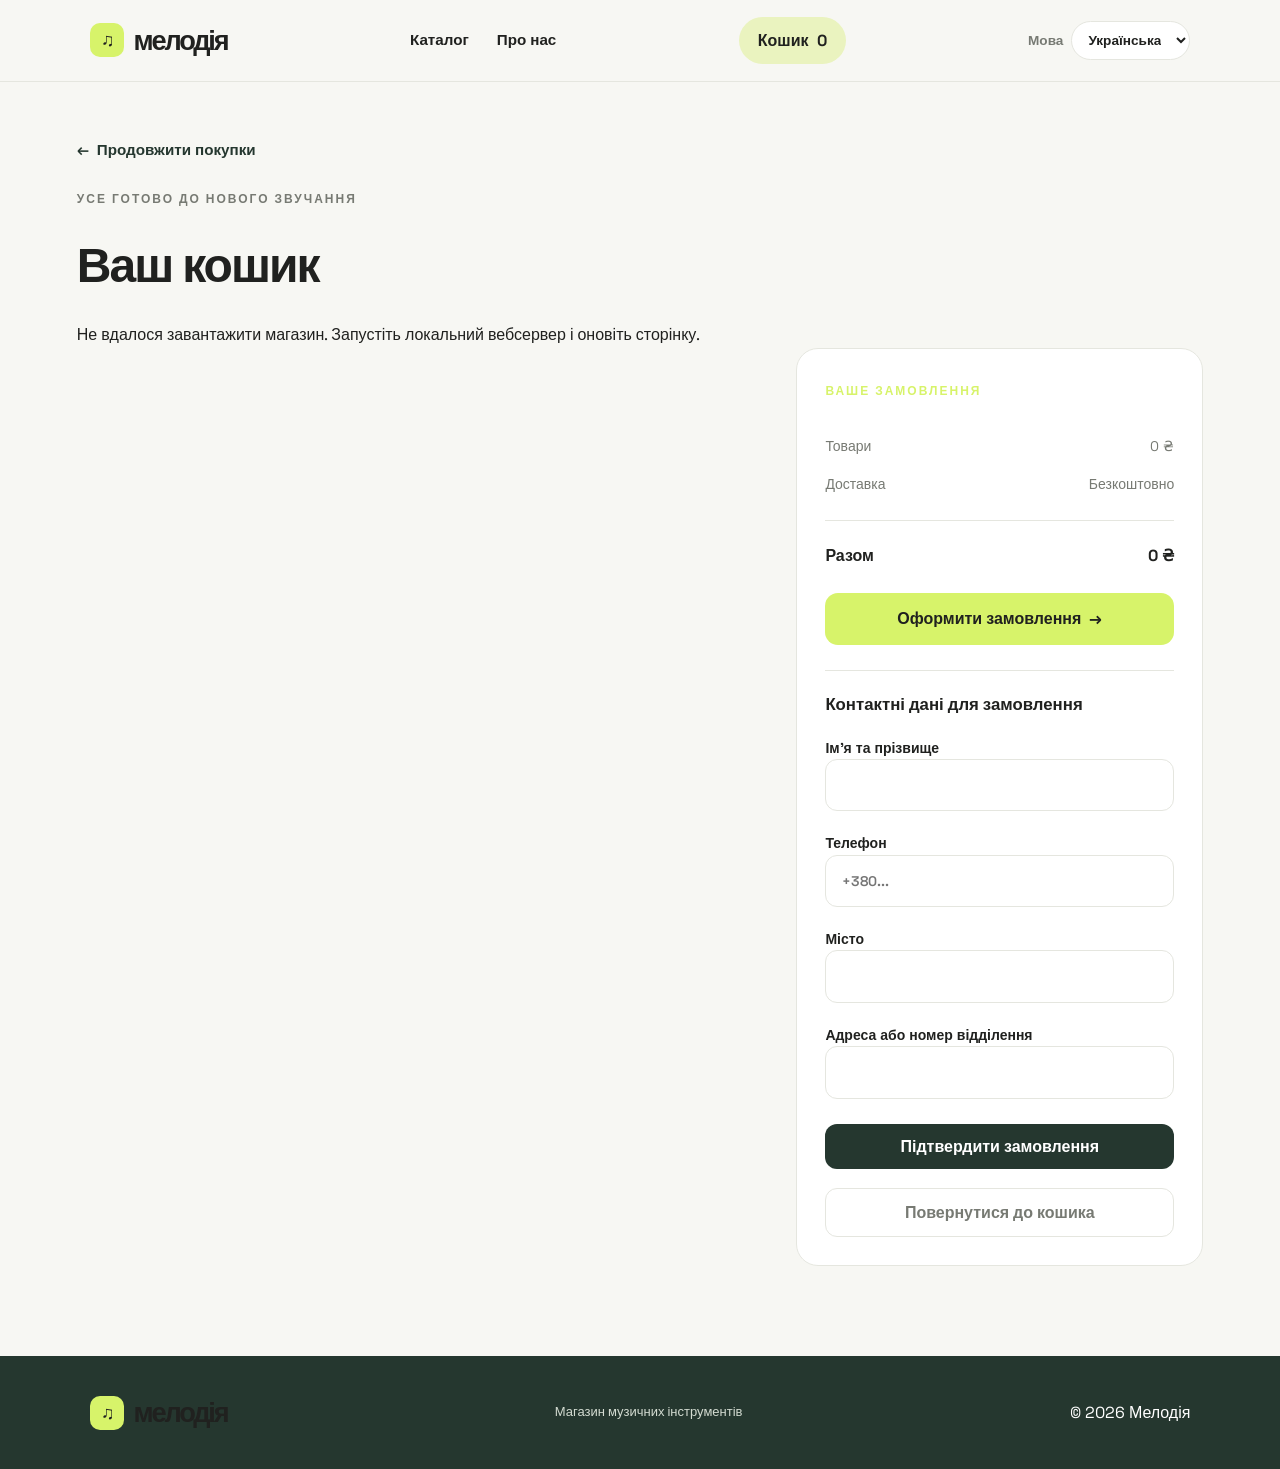
==== commit a73f9f8d: "Remove demo order note from checkout form and clean up translations for Arabic" ====
--- a/cart.html
+++ b/cart.html
@@ -13,7 +13,7 @@
     <header class="site-header">
         <a class="brand" href="index.html" aria-label="Мелодія — на головну" data-i18n-aria-label="homeLink">
             <span class="brand-mark" aria-hidden="true">♫</span>
-            <span>мелодія</span>
+            <span data-i18n="brandName">мелодія</span>
         </a>
         <nav class="main-nav" aria-label="Головна навігація" data-i18n-aria-label="mainNavigation">
             <a href="index.html#catalog" data-i18n="catalog">Каталог</a>
@@ -69,7 +69,6 @@
                         <span data-i18n="address">Адреса або номер відділення</span>
                         <input name="address" type="text" autocomplete="street-address" required>
                     </label>
-                    <p class="checkout-form-note" data-i18n="demoNote">Демо-замовлення: дані залишаються у вашому браузері лише до відправлення форми й нікуди не надсилаються. Оплата не проводиться.</p>
                     <button class="button button-dark checkout-submit" type="submit" data-i18n="confirmOrder">Підтвердити замовлення</button>
                     <button class="checkout-cancel" id="checkout-cancel" type="button" data-i18n="returnToCart">Повернутися до кошика</button>
                 </form>
@@ -85,9 +84,9 @@
     </main>
 
     <footer class="site-footer">
-        <a class="brand brand-footer" href="index.html"><span class="brand-mark" aria-hidden="true">♫</span><span>мелодія</span></a>
+        <a class="brand brand-footer" href="index.html"><span class="brand-mark" aria-hidden="true">♫</span><span data-i18n="brandName">мелодія</span></a>
         <p data-i18n="footerDescription">Магазин музичних інструментів</p>
-        <span>© 2026 Мелодія</span>
+        <span data-i18n="copyright">© 2026 Мелодія</span>
     </footer>
 </body>
 </html>
